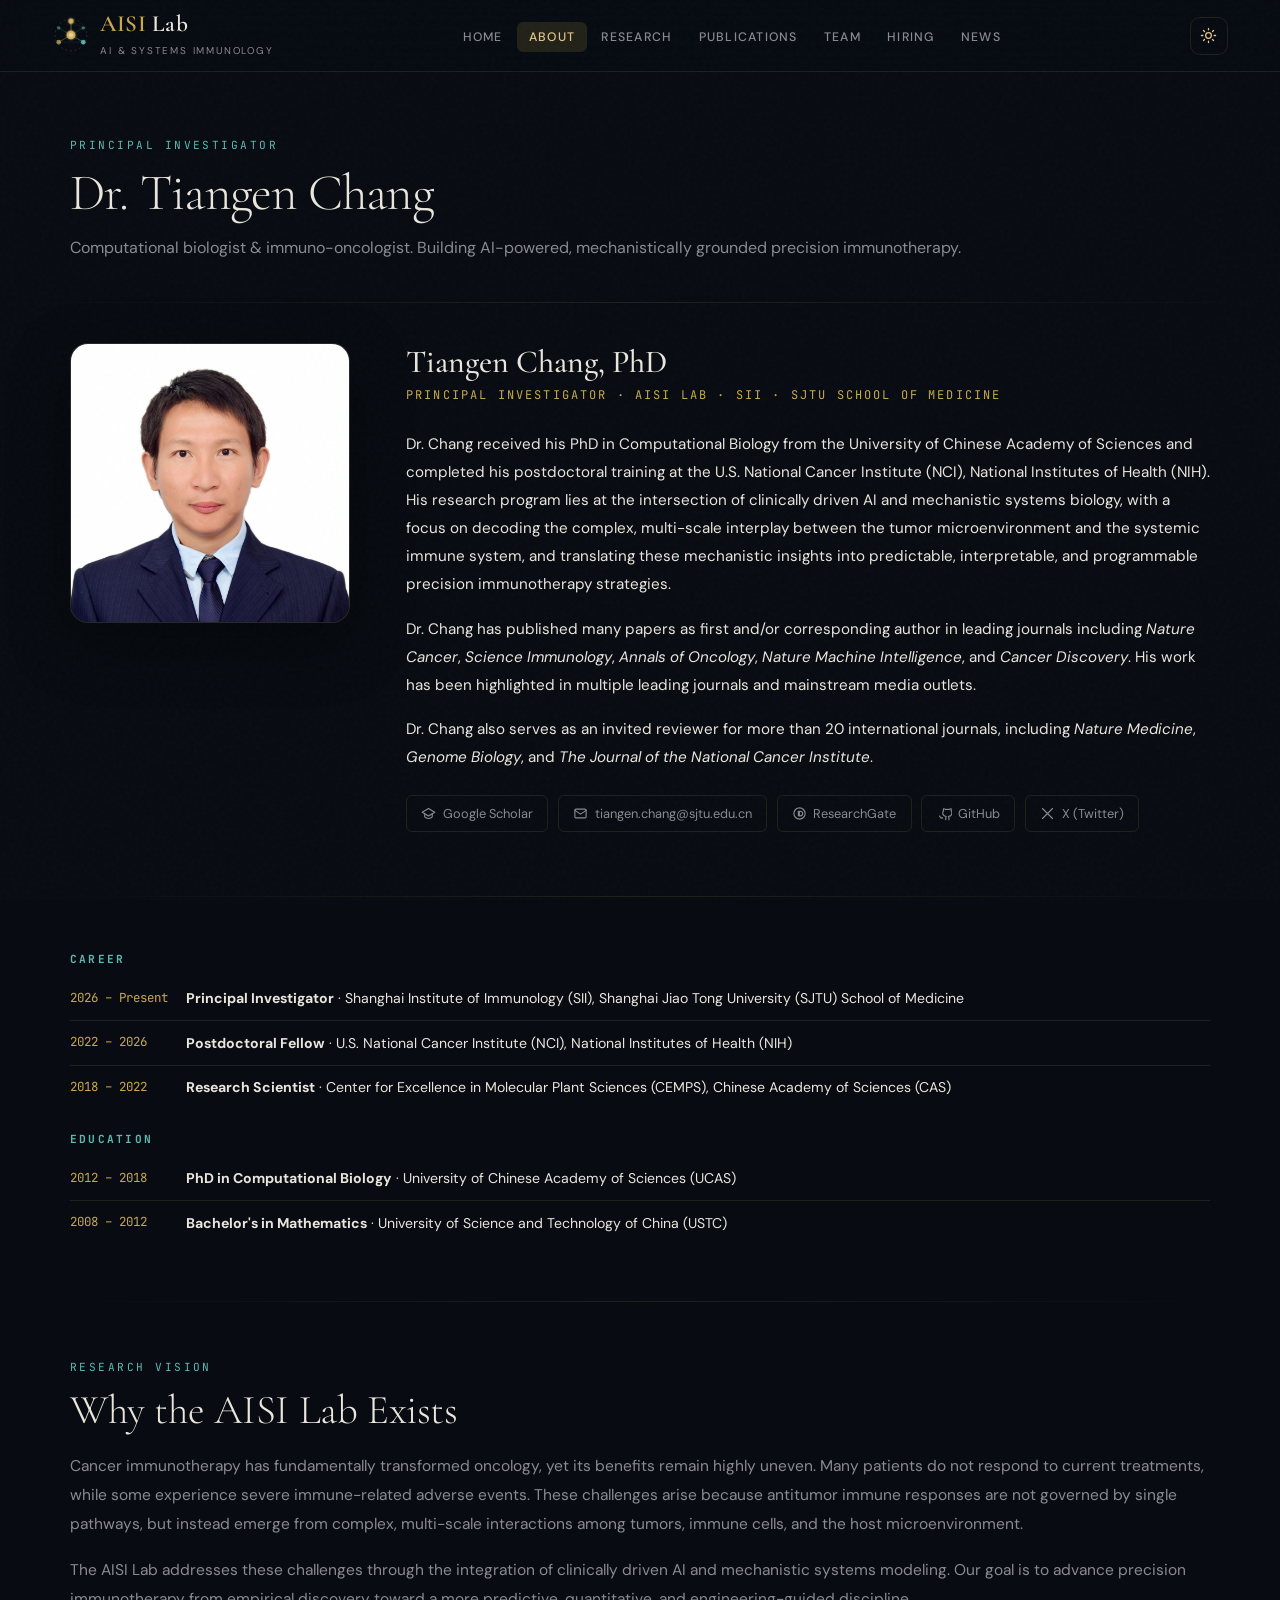
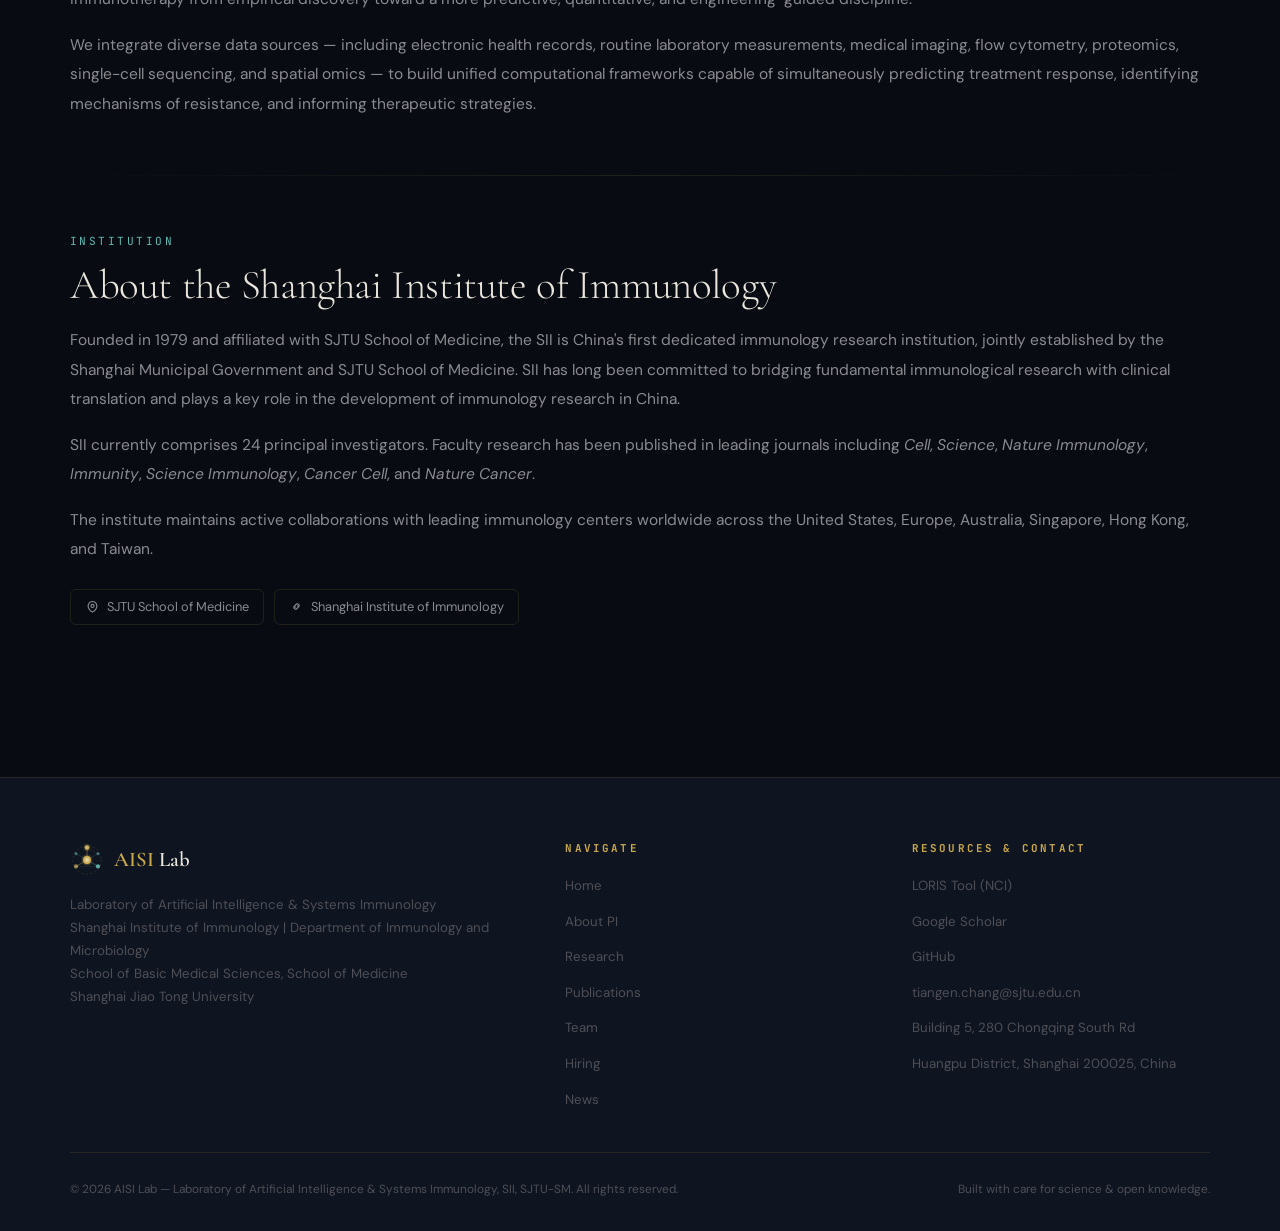
==== about.html @ e5472bda "v1" ====
<!DOCTYPE html>
<html lang="en" data-theme="dark">
<head>
  <meta charset="utf-8"/>
  <meta name="viewport" content="width=device-width, initial-scale=1.0"/>
  <title>About — AISI Lab</title>
  <meta name="description" content="About Dr. Tiangen Chang, Principal Investigator of the Laboratory of Artificial Intelligence &amp; Systems Immunology (AISI Lab), Shanghai Institute of Immunology, SJTU School of Medicine."/>
  <link rel="icon" href="images/logos/logo-mark.svg" type="image/svg+xml"/>
  <link rel="stylesheet" href="css/style.css"/>
</head>
<body>

<!-- nav injected by components.js -->

<section class="page-hero">
  <div class="section-inner">
    <span class="section-label reveal">Principal Investigator</span>
    <h1 class="page-title reveal">Dr. Tiangen Chang</h1>
    <p class="page-subtitle reveal">Computational biologist &amp; immuno-oncologist. Building AI-powered, mechanistically grounded precision immunotherapy.</p>
  </div>
</section>

<section id="about" style="padding-top: 2.5rem;">
  <div class="section-inner">

    <!-- PI Block -->
    <div class="about-layout reveal">
      <div class="about-photo-wrap">
        <div class="about-photo-frame">
          <img src="images/photos/Tiangen.jpeg" alt="Dr. Tiangen Chang, Principal Investigator">
        </div>
      </div>

      <div class="about-text">
        <h2>Tiangen Chang, PhD</h2>
        <div class="pi-title">Principal Investigator · AISI Lab · SII · SJTU School of Medicine</div>

        <p>
          Dr. Chang received his PhD in Computational Biology from the University of Chinese Academy of Sciences and completed his postdoctoral training at the U.S. National Cancer Institute (NCI), National Institutes of Health (NIH). His research program lies at the intersection of clinically driven AI and mechanistic systems biology, with a focus on decoding the complex, multi-scale interplay between the tumor microenvironment and the systemic immune system, and translating these mechanistic insights into predictable, interpretable, and programmable precision immunotherapy strategies.
        </p>

        <p>
          Dr. Chang has published many papers as first and/or corresponding author in leading journals including <em>Nature Cancer</em>, <em>Science Immunology</em>, <em>Annals of Oncology</em>, <em>Nature Machine Intelligence</em>, and <em>Cancer Discovery</em>. His work has been highlighted in multiple leading journals and mainstream media outlets.
        </p>

        <p>
          Dr. Chang also serves as an invited reviewer for more than 20 international journals, including <em>Nature Medicine</em>, <em>Genome Biology</em>, and <em>The Journal of the National Cancer Institute</em>.
        </p>

        <div class="about-links">
          <a class="about-link" href="https://scholar.google.com/citations?user=9PM5gWIAAAAJ&hl=en" target="_blank" rel="noopener">
            <svg viewBox="0 0 24 24" fill="none" stroke="currentColor" stroke-width="1.8" stroke-linecap="round" stroke-linejoin="round" width="15" height="15" aria-hidden="true"><path d="M22 10L12 4 2 10l10 6 10-6Z"/><path d="M6 12v5c0 1 3 3 6 3s6-2 6-3v-5"/></svg>
            Google Scholar
          </a>
          <a class="about-link" href="mailto:tiangen.chang@sjtu.edu.cn">
            <svg viewBox="0 0 24 24" fill="none" stroke="currentColor" stroke-width="1.8" stroke-linecap="round" stroke-linejoin="round" width="15" height="15" aria-hidden="true"><rect x="3" y="5" width="18" height="14" rx="2"/><path d="M3 7l9 6 9-6"/></svg>
            tiangen.chang@sjtu.edu.cn
          </a>
          <a class="about-link" href="https://www.researchgate.net/profile/Tiangen-Chang" target="_blank" rel="noopener">
            <svg viewBox="0 0 24 24" fill="none" stroke="currentColor" stroke-width="1.8" stroke-linecap="round" stroke-linejoin="round" width="15" height="15" aria-hidden="true"><circle cx="12" cy="12" r="9"/><path d="M10.2 8.3v7.4"/><path d="M13 15.7c2.5 0 4-1.6 4-3.7S15.5 8.3 13 8.3h-1.2v7.4H13Z"/></svg>
            ResearchGate
          </a>
          <a class="about-link" href="https://github.com/rootchang" target="_blank" rel="noopener">
            <svg viewBox="0 0 24 24" fill="none" stroke="currentColor" stroke-width="1.8" stroke-linecap="round" stroke-linejoin="round" width="15" height="15" aria-hidden="true"><path d="M9 19c-4 1.5-4-2.5-5-3m10 6v-3.2c0-.9.3-1.6.8-2-2.7-.3-5.6-1.3-5.6-5.9 0-1.3.5-2.4 1.2-3.2-.1-.3-.5-1.6.1-3.2 0 0 1-.3 3.3 1.2.9-.3 1.8-.4 2.7-.4.9 0 1.8.1 2.7.4 2.3-1.5 3.3-1.2 3.3-1.2.6 1.6.2 2.9.1 3.2.8.8 1.2 1.9 1.2 3.2 0 4.6-2.9 5.6-5.6 5.9.5.4.9 1.2.9 2.4V22"/></svg>
            GitHub
          </a>
          <a class="about-link" href="https://x.com/TiangenC" target="_blank" rel="noopener">
            <svg viewBox="0 0 24 24" fill="none" stroke="currentColor" stroke-width="1.8" stroke-linecap="round" stroke-linejoin="round" width="15" height="15" aria-hidden="true"><path d="M4 4l16 16M20 4L4 20"/></svg>
            X (Twitter)
          </a>
        </div>
      </div>
    </div>

    <hr class="section-divider reveal"/>

    <!-- Career & Education -->
    <div class="reveal" style="max-width:none;">
      <div class="timeline">
        <div class="timeline-group">
          <h4>Career</h4>
          <div class="timeline-item">
            <span class="t-year">2026 – Present</span>
            <div class="t-body"><strong>Principal Investigator</strong> · Shanghai Institute of Immunology (SII), Shanghai Jiao Tong University (SJTU) School of Medicine</div>
          </div>
          <div class="timeline-item">
            <span class="t-year">2022 – 2026</span>
            <div class="t-body"><strong>Postdoctoral Fellow</strong> · U.S. National Cancer Institute (NCI), National Institutes of Health (NIH)</div>
          </div>
          <div class="timeline-item">
            <span class="t-year">2018 – 2022</span>
            <div class="t-body"><strong>Research Scientist</strong> · Center for Excellence in Molecular Plant Sciences (CEMPS), Chinese Academy of Sciences (CAS)</div>
          </div>
        </div>

        <div class="timeline-group">
          <h4>Education</h4>
          <div class="timeline-item">
            <span class="t-year">2012 – 2018</span>
            <div class="t-body"><strong>PhD in Computational Biology</strong> · University of Chinese Academy of Sciences (UCAS)</div>
          </div>
          <div class="timeline-item">
            <span class="t-year">2008 – 2012</span>
            <div class="t-body"><strong>Bachelor's in Mathematics</strong> · University of Science and Technology of China (USTC)</div>
          </div>
        </div>
      </div>
    </div>

    <hr class="section-divider reveal"/>

    <!-- Research Vision -->
    <div class="reveal" style="max-width:none;">
      <span class="section-label">Research Vision</span>
      <h2 class="section-title">Why the AISI Lab Exists</h2>
      <p style="font-size:.97rem; color:var(--color-text-muted); line-height:1.9; margin-bottom:1rem;">
        Cancer immunotherapy has fundamentally transformed oncology, yet its benefits remain highly uneven. Many patients do not respond to current treatments, while some experience severe immune-related adverse events. These challenges arise because antitumor immune responses are not governed by single pathways, but instead emerge from complex, multi-scale interactions among tumors, immune cells, and the host microenvironment.
      </p>
      <p style="font-size:.97rem; color:var(--color-text-muted); line-height:1.9; margin-bottom:1rem;">
        The AISI Lab addresses these challenges through the integration of clinically driven AI and mechanistic systems modeling. Our goal is to advance precision immunotherapy from empirical discovery toward a more predictive, quantitative, and engineering-guided discipline.
      </p>
      <p style="font-size:.97rem; color:var(--color-text-muted); line-height:1.9;">
        We integrate diverse data sources — including electronic health records, routine laboratory measurements, medical imaging, flow cytometry, proteomics, single-cell sequencing, and spatial omics — to build unified computational frameworks capable of simultaneously predicting treatment response, identifying mechanisms of resistance, and informing therapeutic strategies.
      </p>
    </div>

    <hr class="section-divider reveal"/>

    <!-- About AISI Lab / SII -->
    <div class="reveal">
      <span class="section-label">Institution</span>
      <h2 class="section-title">About the Shanghai Institute of Immunology</h2>
      <div style="max-width:none;">
        <p style="font-size:.97rem; color:var(--color-text-muted); line-height:1.9; margin-bottom:1rem;">
          Founded in 1979 and affiliated with SJTU School of Medicine, the SII is China's first dedicated immunology research institution, jointly established by the Shanghai Municipal Government and SJTU School of Medicine. SII has long been committed to bridging fundamental immunological research with clinical translation and plays a key role in the development of immunology research in China.
        </p>
        <p style="font-size:.97rem; color:var(--color-text-muted); line-height:1.9; margin-bottom:1rem;">
          SII currently comprises 24 principal investigators. Faculty research has been published in leading journals including <em>Cell</em>, <em>Science</em>, <em>Nature Immunology</em>, <em>Immunity</em>, <em>Science Immunology</em>, <em>Cancer Cell</em>, and <em>Nature Cancer</em>.
        </p>
        <p style="font-size:.97rem; color:var(--color-text-muted); line-height:1.9;">
          The institute maintains active collaborations with leading immunology centers worldwide across the United States, Europe, Australia, Singapore, Hong Kong, and Taiwan.
        </p>
      </div>

      <div class="about-links" style="margin-top:1.5rem;">
        <a class="about-link" href="https://www.shsmu.edu.cn/english/" target="_blank" rel="noopener">
          <svg viewBox="0 0 24 24" fill="none" stroke="currentColor" stroke-width="1.8" stroke-linecap="round" stroke-linejoin="round" width="15" height="15"><path d="M12 21s7-4.4 7-10a7 7 0 0 0-14 0c0 5.6 7 10 7 10Z"/><circle cx="12" cy="11" r="2.5"/></svg>
          SJTU School of Medicine
        </a>
        <a class="about-link" href="https://www.shsmu.edu.cn/sii/English.htm" target="_blank" rel="noopener">
          <svg viewBox="0 0 24 24" fill="none" stroke="currentColor" stroke-width="1.8" stroke-linecap="round" stroke-linejoin="round" width="15" height="15"><path d="M10 14a3 3 0 0 1 0-4l2-2a3 3 0 0 1 4 4l-.7.7"/><path d="M14 10a3 3 0 0 1 0 4l-2 2a3 3 0 0 1-4-4l.7-.7"/></svg>
          Shanghai Institute of Immunology
        </a>
      </div>
    </div>

  </div>
</section>

<!-- footer injected by components.js -->
<script src="js/components.js"></script>
<script src="js/main.js"></script>
</body>
</html>
---- css/style.css ----
/* ============================================================
   AISI Lab — Artificial Intelligence & Systems Immunology
   Master Stylesheet  v2.0
   ============================================================ */

@import url('https://fonts.googleapis.com/css2?family=Cormorant+Garamond:ital,wght@0,300;0,400;0,500;0,600;0,700;1,300;1,400;1,500&family=DM+Sans:ital,opsz,wght@0,9..40,300;0,9..40,400;0,9..40,500;0,9..40,600;1,9..40,400&family=JetBrains+Mono:wght@400;500&display=swap');

/* ── CSS Variables (dark theme defaults) ────────────────────── */
:root {
  --color-bg:            #080c12;
  --color-bg-card:       #0f1520;
  --color-bg-card-hover: #141d2e;
  --color-surface:       #0d1219;
  --color-border:        rgba(201,168,76,0.13);
  --color-border-glow:   rgba(201,168,76,0.32);
  --color-shadow:        rgba(0,0,0,0.45);

  --color-gold:          #c9a84c;
  --color-gold-light:    #e2c78a;
  --color-gold-dim:      rgba(201,168,76,0.14);
  --color-teal:          #5fb8b0;
  --color-teal-dim:      rgba(95,184,176,0.12);
  --color-rose:          #d4707a;

  --color-text:          #eae6dd;
  --color-text-muted:    #8a8a90;
  --color-text-dim:      #4e4e56;

  --font-display:  'Cormorant Garamond', Georgia, serif;
  --font-body:     'DM Sans', system-ui, sans-serif;
  --font-mono:     'JetBrains Mono', monospace;

  --nav-h:         72px;
  --radius:        12px;
  --radius-sm:     7px;
  --radius-lg:     20px;
  --transition:    .32s cubic-bezier(.4,0,.2,1);

  /* semantic */
  --card-bg: var(--color-bg-card);
  --card-border: var(--color-border);
}

/* ── Light theme overrides ──────────────────────────────────── */
html[data-theme="light"] {
  --color-bg:            #f5f3ee;
  --color-bg-card:       #ffffff;
  --color-bg-card-hover: #f9f7f2;
  --color-surface:       #ede9e0;
  --color-border:        rgba(17,24,33,0.10);
  --color-border-glow:   rgba(201,168,76,0.30);
  --color-shadow:        rgba(10,14,20,0.08);

  --color-gold-dim:      rgba(201,168,76,0.10);
  --color-teal-dim:      rgba(95,184,176,0.10);

  --color-text:          #111821;
  --color-text-muted:    #5a5a62;
  --color-text-dim:      rgba(17,24,33,0.45);
}

/* ── Reset & Base ───────────────────────────────────────────── */
*, *::before, *::after { box-sizing: border-box; margin: 0; padding: 0; }

html { scroll-behavior: smooth; font-size: 16px; }

body {
  background: var(--color-bg);
  color: var(--color-text);
  font-family: var(--font-body);
  font-weight: 400;
  line-height: 1.72;
  -webkit-font-smoothing: antialiased;
  overflow-x: hidden;
  transition: background var(--transition), color var(--transition);
}

a {
  color: var(--color-gold-light);
  text-decoration: none;
  transition: color var(--transition);
}
a:hover { color: #fff; }
html[data-theme="light"] a:hover { color: var(--color-gold); }

img { max-width: 100%; display: block; }

h1, h2, h3, h4, h5, h6 { line-height: 1.2; color: var(--color-text); }

/* ── Atmospheric grain overlay ──────────────────────────────── */
body::after {
  content: '';
  position: fixed; inset: 0;
  pointer-events: none; z-index: 9999;
  opacity: .022;
  background-image: url("data:image/svg+xml,%3Csvg viewBox='0 0 256 256' xmlns='http://www.w3.org/2000/svg'%3E%3Cfilter id='n'%3E%3CfeTurbulence type='fractalNoise' baseFrequency='0.9' numOctaves='4' stitchTiles='stitch'/%3E%3C/filter%3E%3Crect width='100%25' height='100%25' filter='url(%23n)' opacity='1'/%3E%3C/svg%3E");
}

/* ============================================================
   NAVIGATION
   ============================================================ */
nav {
  position: fixed; top: 0; left: 0; width: 100%;
  z-index: 1000;
  height: var(--nav-h);
  background: rgba(8,12,18,0.84);
  backdrop-filter: blur(18px) saturate(1.5);
  -webkit-backdrop-filter: blur(18px) saturate(1.5);
  border-bottom: 1px solid var(--color-border);
  transition: height var(--transition), background var(--transition);
}
html[data-theme="light"] nav {
  background: rgba(245,243,238,0.88);
}
nav.scrolled {
  height: 60px;
  background: rgba(8,12,18,0.95);
}
html[data-theme="light"] nav.scrolled {
  background: rgba(245,243,238,0.97);
}

.nav-inner {
  max-width: 1240px; margin: 0 auto;
  height: 100%; padding: 0 2rem;
  display: flex; align-items: center;
  justify-content: space-between; gap: 1.5rem;
}

.nav-logo {
  display: flex; align-items: center; gap: .65rem;
  text-decoration: none; flex-shrink: 0;
}
.nav-logo .logo-mark { width: 38px; height: 38px; }
.nav-logo .logo-text {
  font-family: var(--font-display);
  font-size: 1.45rem; font-weight: 600;
  color: var(--color-text); letter-spacing: .02em; line-height: 1;
}
.nav-logo .logo-text em { font-style: normal; color: var(--color-gold); }
.nav-logo .logo-sub {
  font-family: var(--font-body);
  font-size: .62rem; font-weight: 400;
  color: var(--color-text-muted);
  letter-spacing: .18em; text-transform: uppercase;
  display: block; margin-top: 3px;
}

.nav-links {
  display: flex; align-items: center;
  gap: .15rem; list-style: none;
}
.nav-links a {
  font-size: .77rem; font-weight: 500;
  color: var(--color-text-muted);
  letter-spacing: .10em; text-transform: uppercase;
  padding: .45rem .75rem; border-radius: 6px;
  position: relative; transition: color var(--transition), background var(--transition);
}
.nav-links a:hover {
  color: var(--color-text);
  background: rgba(201,168,76,0.07);
}
.nav-links a.active {
  color: var(--color-gold-light);
  background: var(--color-gold-dim);
}
html[data-theme="light"] .nav-links a:hover { background: rgba(201,168,76,0.10); }
html[data-theme="light"] .nav-links a.active { color: var(--color-gold); }

/* Theme toggle */
.theme-toggle {
  width: 38px; height: 38px; border-radius: 10px;
  border: 1px solid var(--color-border);
  background: transparent; flex-shrink: 0;
  display: grid; place-items: center;
  cursor: pointer; color: var(--color-gold-light);
  transition: border-color var(--transition), background var(--transition), transform .15s;
}
.theme-toggle:hover { border-color: var(--color-border-glow); background: var(--color-gold-dim); transform: translateY(-1px); }
.theme-toggle svg { width: 17px; height: 17px; stroke: currentColor; fill: none; stroke-width: 1.8; stroke-linecap: round; stroke-linejoin: round; }
.theme-toggle .icon-moon { display: none; }
html[data-theme="light"] .theme-toggle { color: #111821; }
html[data-theme="light"] .theme-toggle .icon-sun { display: none; }
html[data-theme="light"] .theme-toggle .icon-moon { display: block; }

/* Hamburger */
.hamburger { display: none; flex-direction: column; gap: 5px; cursor: pointer; padding: .5rem; margin-left: .5rem; }
.hamburger span { width: 22px; height: 2px; background: var(--color-gold); border-radius: 2px; transition: var(--transition); }

/* ============================================================
   SECTIONS & LAYOUT
   ============================================================ */
section {
  padding: 5.5rem 2rem;
}
.section-inner {
  max-width: 1140px; margin: 0 auto;
}
.section-label {
  font-family: var(--font-mono);
  font-size: .7rem; letter-spacing: .22em;
  text-transform: uppercase; color: var(--color-teal);
  display: block; margin-bottom: .6rem;
}
.section-title {
  font-family: var(--font-display);
  font-size: clamp(2rem, 3.2vw, 2.8rem);
  font-weight: 300; letter-spacing: -.01em;
  color: var(--color-text); margin-bottom: 1rem;
}
.section-title strong { font-weight: 600; }

/* ── Reveal animations ──────────────────────────────────────── */
.reveal {
  opacity: 0; transform: translateY(26px);
  transition: opacity .7s cubic-bezier(.4,0,.2,1), transform .7s cubic-bezier(.4,0,.2,1);
}
.reveal.visible { opacity: 1; transform: none; }

.reveal-group > * {
  opacity: 0; transform: translateY(20px);
  transition: opacity .6s cubic-bezier(.4,0,.2,1), transform .6s cubic-bezier(.4,0,.2,1);
}
.reveal-group.visible > *:nth-child(1) { transition-delay: .05s; }
.reveal-group.visible > *:nth-child(2) { transition-delay: .13s; }
.reveal-group.visible > *:nth-child(3) { transition-delay: .21s; }
.reveal-group.visible > *:nth-child(4) { transition-delay: .29s; }
.reveal-group.visible > *:nth-child(5) { transition-delay: .37s; }
.reveal-group.visible > *:nth-child(6) { transition-delay: .45s; }
.reveal-group.visible > * { opacity: 1; transform: none; }

@keyframes fadeUp {
  from { opacity: 0; transform: translateY(24px); }
  to   { opacity: 1; transform: none; }
}
@keyframes fadeIn {
  from { opacity: 0; } to { opacity: 1; }
}

/* ============================================================
   BUTTONS
   ============================================================ */
.btn {
  display: inline-flex; align-items: center; gap: .45rem;
  padding: .72rem 1.65rem; border-radius: var(--radius-sm);
  font-family: var(--font-body); font-size: .82rem; font-weight: 500;
  letter-spacing: .04em; cursor: pointer; transition: all var(--transition);
  border: none; text-decoration: none; white-space: nowrap;
}

.btn-primary {
  background: linear-gradient(135deg, #c9a84c, #e6c96a);
  color: #0a0c10;
  font-weight: 600;
  letter-spacing: 0.02em;

  border-radius: 999px;
  padding: 0.7rem 1.4rem;

  box-shadow: 
    0 6px 28px rgba(201,168,76,0.35),
    0 0 0 rgba(201,168,76,0.0);

  position: relative;
  overflow: hidden;

  transition: all 0.25s ease;
}

/* subtle glowing pulse (very important, not flashy) */
.btn-primary.btn-hiring {
  animation: pulseGlow 3.5s ease-in-out infinite;
}

/* hover interaction */
.btn-primary:hover {
  transform: translateY(-2px) scale(1.02);
  box-shadow: 
    0 10px 36px rgba(201,168,76,0.45),
    0 0 12px rgba(201,168,76,0.25);
}

/* click feel */
.btn-primary:active {
  transform: translateY(0px) scale(0.98);
}

/* shimmer sweep (very subtle premium effect) */
.btn-primary::after {
  content: "";
  position: absolute;
  top: 0;
  left: -120%;
  width: 120%;
  height: 100%;
  background: linear-gradient(
    120deg,
    transparent,
    rgba(255,255,255,0.25),
    transparent
  );
  transition: all 0.6s ease;
}

.btn-primary:hover::after {
  left: 120%;
}

/* pulse animation */
@keyframes pulseGlow {
  0% {
    box-shadow: 0 6px 28px rgba(201,168,76,0.30);
  }
  50% {
    box-shadow: 0 10px 36px rgba(201,168,76,0.55);
  }
  100% {
    box-shadow: 0 6px 28px rgba(201,168,76,0.30);
  }
}

.btn-primary:hover { background: var(--color-gold-light); color: #0a0c10; transform: translateY(-2px); box-shadow: 0 8px 32px rgba(201,168,76,0.35); }
.btn-outline {
  background: transparent; color: var(--color-text);
  border: 1px solid var(--color-border);
}
.btn-outline:hover { border-color: var(--color-border-glow); background: var(--color-gold-dim); color: var(--color-gold-light); transform: translateY(-2px); }
html[data-theme="light"] .btn-outline:hover { color: var(--color-gold); }
.btn-hiring {
  background: var(--color-teal); color: #081010;
  box-shadow: 0 4px 20px rgba(95,184,176,0.25);
}
.btn-hiring:hover { background: #7ecec8; color: #081010; transform: translateY(-2px); }

/* ============================================================
   HERO (index.html)
   ============================================================ */

.hero {
  position: relative;
  overflow: hidden;
  isolation: isolate;

  min-height: 100vh;
  min-height: 100svh;
  display: flex;
  align-items: center;
  justify-content: center;

  padding: 7rem 1.5rem 5rem;
  text-align: center;
}

/* Soft AI / systems-biology background */
.hero::before {
  content: "";
  position: absolute;
  inset: -12% -8%;
  z-index: 0;
  pointer-events: none;
  background:
    radial-gradient(circle at 14% 22%, rgba(95, 184, 176, 0.16), transparent 26%),
    radial-gradient(circle at 84% 16%, rgba(201, 168, 76, 0.14), transparent 24%),
    radial-gradient(circle at 52% 72%, rgba(128, 138, 255, 0.10), transparent 30%),
    radial-gradient(circle at 60% 40%, rgba(255, 255, 255, 0.05), transparent 18%);
  filter: blur(28px);
  opacity: 0.95;
}

.hero::after {
  content: "";
  position: absolute;
  inset: 0;
  z-index: 0;
  pointer-events: none;
  opacity: 0.24;
  background-image: radial-gradient(rgba(201, 168, 76, 0.16) 1px, transparent 1px);
  background-size: 24px 24px;
  mask-image: radial-gradient(ellipse 78% 68% at center, black 18%, transparent 82%);
  -webkit-mask-image: radial-gradient(ellipse 78% 68% at center, black 18%, transparent 82%);
}

/* Light mode tuning */
html[data-theme="light"] .hero::before {
  background:
    radial-gradient(circle at 14% 22%, rgba(95, 184, 176, 0.12), transparent 26%),
    radial-gradient(circle at 84% 16%, rgba(201, 168, 76, 0.11), transparent 24%),
    radial-gradient(circle at 52% 72%, rgba(128, 138, 255, 0.08), transparent 30%),
    radial-gradient(circle at 60% 40%, rgba(255, 255, 255, 0.52), transparent 18%);
  opacity: 0.88;
}

html[data-theme="light"] .hero::after {
  opacity: 0.18;
  background-image: radial-gradient(rgba(145, 115, 35, 0.14) 1px, transparent 1px);
}

.hero-content {
  position: relative;
  z-index: 1;
  max-width: 860px;
  margin: 0 auto;
}

.hero-badge {
  display: inline-flex;
  align-items: center;
  gap: 0.55rem;
  padding: 0.42rem 1.05rem;
  margin-bottom: 2rem;
  border-radius: 999px;

  font-size: 0.72rem;
  font-weight: 700;
  letter-spacing: 0.14em;
  text-transform: uppercase;

  border: 1px solid rgba(201, 168, 76, 0.22);
  background: rgba(201, 168, 76, 0.10);
  color: var(--color-gold-light);

  box-shadow:
    0 4px 18px rgba(201, 168, 76, 0.10),
    inset 0 1px 0 rgba(255, 255, 255, 0.04);

  backdrop-filter: blur(8px);
  -webkit-backdrop-filter: blur(8px);

  animation: fadeUp 0.8s 0.1s both;
}

html[data-theme="light"] .hero-badge {
  background: rgba(201, 168, 76, 0.16);
  border-color: rgba(160, 125, 35, 0.28);
  color: #6f5312;
  box-shadow:
    0 6px 20px rgba(201, 168, 76, 0.14),
    inset 0 1px 0 rgba(255, 255, 255, 0.55);
}

.hero-badge .dot {
  width: 6px;
  height: 6px;
  border-radius: 50%;
  flex: 0 0 auto;
  background: var(--color-teal);
  box-shadow: 0 0 10px rgba(95, 184, 176, 0.35);
  animation: pulseSoft 2s ease-in-out infinite;
}

@keyframes pulseSoft {
  0%, 100% {
    opacity: 1;
    transform: scale(1);
  }
  50% {
    opacity: 0.5;
    transform: scale(1.18);
  }
}

.hero h1 {
  margin: 0;
  font-family: var(--font-display);
  font-size: clamp(3rem, 6.5vw, 5rem);
  font-weight: 300;
  line-height: 1.08;
  letter-spacing: -0.015em;
  color: var(--color-text);
  animation: fadeUp 0.9s 0.28s both;
}

.hero h1 em {
  font-style: italic;
  font-weight: 400;
  color: var(--color-gold-light);
}

html[data-theme="light"] .hero h1 em {
  color: #9a7418;
}

.hero-desc {
  margin: 1.8rem auto 0;
  max-width: 620px;
  font-size: 1.05rem;
  line-height: 1.85;
  color: var(--color-text-muted);
  animation: fadeUp 0.9s 0.45s both;
}

.hero-ctas {
  display: flex;
  align-items: center;
  justify-content: center;
  flex-wrap: wrap;
  gap: 1rem;
  margin-top: 2.8rem;
  animation: fadeUp 0.9s 0.6s both;
}

/* Stats row on hero */
.hero-stats {
  margin-top: 4rem; padding-top: 2.5rem;
  border-top: 1px solid var(--color-border);
  display: flex; justify-content: center; gap: 4rem; flex-wrap: wrap;
  animation: fadeUp .9s .75s both;
}
.hero-stat { text-align: center; }
.hero-stat .stat-num {
  font-family: var(--font-display);
  font-size: 2.4rem; font-weight: 500;
  color: var(--color-gold-light); line-height: 1;
}
.hero-stat .stat-label {
  font-size: .73rem; color: var(--color-text-muted);
  letter-spacing: .12em; text-transform: uppercase; margin-top: .3rem;
}

/* ── Home sections ──────────────────────────────────────────── */
.highlight-strip {
  background: linear-gradient(135deg, var(--color-gold-dim), var(--color-teal-dim));
  border-top: 1px solid var(--color-border);
  border-bottom: 1px solid var(--color-border);
  padding: 1.8rem 2rem;
  overflow: hidden;
}
.strip-inner {
  max-width: 1140px; margin: 0 auto;
  display: flex; align-items: center; gap: 2rem; flex-wrap: wrap;
}
.strip-label {
  font-family: var(--font-mono);
  font-size: .68rem; letter-spacing: .22em;
  text-transform: uppercase; color: var(--color-teal);
  flex-shrink: 0;
}
.strip-items {
  display: flex; gap: 2.5rem; flex-wrap: wrap; align-items: center;
}
.strip-item {
  font-size: .82rem; color: var(--color-text-muted);
  display: flex; align-items: center; gap: .5rem;
}
.strip-item::before {
  content: ''; width: 4px; height: 4px; border-radius: 50%;
  background: var(--color-gold); flex-shrink: 0;
}

/* research cards on home */
.research-grid {
  display: grid;
  grid-template-columns: repeat(3, 1fr);
  gap: 1.4rem;
}
.research-card {
  background: var(--color-bg-card);
  border: 1px solid var(--color-border);
  border-radius: var(--radius-lg);
  padding: 2rem 1.8rem 1.8rem;
  transition: border-color var(--transition), background var(--transition), transform var(--transition), box-shadow var(--transition);
  cursor: default;
}
.research-card:hover {
  border-color: var(--color-border-glow);
  background: var(--color-bg-card-hover);
  transform: translateY(-4px);
  box-shadow: 0 20px 48px var(--color-shadow);
}
.research-num {
  font-family: var(--font-mono); font-size: .68rem;
  color: var(--color-teal); letter-spacing: .2em;
  text-transform: uppercase; margin-bottom: 1rem; display: block;
}
.research-card h3 {
  font-family: var(--font-display); font-size: 1.3rem;
  font-weight: 500; margin-bottom: .75rem;
}
.research-card p {
  font-size: .88rem; color: var(--color-text-muted); line-height: 1.75;
}
.research-card .card-tag {
  display: inline-block; margin-top: 1rem;
  font-family: var(--font-mono); font-size: .68rem;
  color: var(--color-gold); letter-spacing: .12em;
  text-transform: uppercase; border: 1px solid var(--color-border);
  padding: .25rem .65rem; border-radius: 4px;
}

/* collab strip on home */
.collab-logos {
  display: flex; flex-wrap: wrap; gap: 1rem; align-items: center;
  margin-top: 2rem;
}
.collab-tag {
  font-size: .78rem; font-weight: 500;
  color: var(--color-text-muted);
  border: 1px solid var(--color-border);
  background: var(--color-gold-dim);
  padding: .35rem .85rem; border-radius: 4px;
  transition: border-color var(--transition), color var(--transition);
}
.collab-tag:hover { border-color: var(--color-border-glow); color: var(--color-gold-light); }
html[data-theme="light"] .collab-tag:hover { color: var(--color-gold); }

/* ============================================================
   PAGE HERO  (inner pages)
   ============================================================ */
.page-hero {
  padding: calc(var(--nav-h) + 4rem) 2rem 2.5rem;
  position: relative;
}
.page-hero::after {
  content: '';
  position: absolute; bottom: 0; left: 0; right: 0; height: 1px;
  background: linear-gradient(90deg, transparent, var(--color-border), transparent);
}
.page-title {
  font-family: var(--font-display);
  font-size: clamp(2.2rem, 4vw, 3.2rem);
  font-weight: 300; letter-spacing: -.015em;
  margin-bottom: .8rem; line-height: 1.1;
}
.page-subtitle {
  font-size: 1rem; color: var(--color-text-muted);
  max-width: none; line-height: 1.8;
}




.collab-layout {
  display: grid;
  grid-template-columns: 1fr 1fr;
  gap: 4rem;
  align-items: center;
}

.collab-logos {
  display: flex;
  flex-wrap: wrap;
  gap: 0.9rem;
  justify-content: flex-start;
  align-content: center;
}

.collab-tag {
  display: inline-flex;
  align-items: center;
  justify-content: center;
  padding: 0.72rem 1rem;
  border-radius: 999px;
  border: 1px solid var(--color-border);
  background: rgba(255,255,255,0.03);
  color: var(--color-text);
  text-decoration: none;
  font-size: 0.88rem;
  line-height: 1.4;
  transition: transform var(--transition), border-color var(--transition), box-shadow var(--transition), color var(--transition);
}

html[data-theme="light"] .collab-tag {
  background: rgba(0,0,0,0.025);
}

.collab-tag:hover {
  transform: translateY(-2px);
  border-color: var(--color-border-glow);
  box-shadow: 0 10px 24px var(--color-shadow);
  color: var(--color-gold-light);
}

html[data-theme="light"] .collab-tag:hover {
  color: var(--color-gold);
}

@media (max-width: 900px) {
  .collab-layout {
    grid-template-columns: 1fr;
    gap: 2rem;
  }
}

/* ============================================================
   ABOUT PAGE
   ============================================================ */
.about-layout {
  display: grid;
  grid-template-columns: 280px 1fr;
  gap: 3.5rem; align-items: start;
  margin-bottom: 4rem;
}
.about-photo-wrap { position: relative; }
.about-photo-frame {
  border-radius: 18px; overflow: hidden;
  border: 1px solid var(--color-border);
  background: var(--color-bg-card);
  box-shadow: 0 20px 60px var(--color-shadow);
  aspect-ratio: 1;
}
.about-photo-frame img { width: 100%; height: 100%; object-fit: cover; display: block; }

.about-text h2 {
  font-family: var(--font-display);
  font-size: 2rem; font-weight: 500; margin-bottom: .25rem;
}
.pi-title {
  font-family: var(--font-mono); font-size: .75rem;
  color: var(--color-gold); letter-spacing: .18em;
  text-transform: uppercase; margin-bottom: 1.5rem;
}
.about-text p {
  font-size: .95rem; color: var(--color-text);
  margin-bottom: 1rem; line-height: 1.85;
}
html[data-theme="light"] .about-text p { color: var(--color-text-muted); }

/* Career/Education timeline */
.timeline { margin: 1.8rem 0; }
.timeline-group { margin-bottom: 1.5rem; }
.timeline-group h4 {
  font-family: var(--font-mono); font-size: .7rem;
  letter-spacing: .2em; text-transform: uppercase;
  color: var(--color-teal); margin-bottom: .65rem;
}
.timeline-item {
  display: flex; gap: 1rem;
  padding: .6rem 0; border-bottom: 1px solid var(--color-border);
  font-size: .88rem;
}
.timeline-item:last-child { border-bottom: none; }
.t-year {
  font-family: var(--font-mono); font-size: .78rem;
  color: var(--color-gold); min-width: 100px; padding-top: .05em;
}
.t-body { color: var(--color-text); }
html[data-theme="light"] .t-body { color: var(--color-text-muted); }
.t-body strong { color: var(--color-text); }

.about-links { display: flex; flex-wrap: wrap; gap: .6rem; margin-top: 1.5rem; }
.about-link {
  display: inline-flex; align-items: center; gap: .4rem;
  font-size: .8rem; color: var(--color-text-muted);
  border: 1px solid var(--color-border);
  padding: .4rem .9rem; border-radius: 6px;
  transition: all var(--transition);
}
.about-link:hover {
  color: var(--color-gold-light); border-color: var(--color-border-glow);
  background: var(--color-gold-dim);
}
html[data-theme="light"] .about-link:hover { color: var(--color-gold); }
.about-link svg { flex-shrink: 0; }

/* divider */
.section-divider {
  border: none; height: 1px;
  background: linear-gradient(90deg, transparent, var(--color-border), transparent);
  margin: 3.5rem 0;
}

/* ============================================================
   RESEARCH PAGE
   ============================================================ */
.direction-row {
  display: block;
  padding: 2.2rem;
  border-radius: var(--radius-lg);
  background: linear-gradient(145deg, var(--color-bg-card), rgba(255,255,255,0));
  border: 1px solid var(--color-border);
  box-shadow: 0 10px 40px var(--color-shadow);
  margin-bottom: 1.5rem;
  transition: border-color var(--transition), transform var(--transition), box-shadow var(--transition);
}

.direction-row:hover {
  border-color: var(--color-border-glow);
  transform: translateY(-3px);
  box-shadow: 0 20px 56px var(--color-shadow);
}

.direction-content {
  max-width: 100%;
}

.direction-kicker {
  font-family: var(--font-mono);
  font-size: 0.7rem;
  letter-spacing: 0.2em;
  text-transform: uppercase;
  color: var(--color-teal);
  display: block;
  margin-bottom: 0.5rem;
}

.direction-row h3 {
  font-family: var(--font-display);
  font-size: 1.5rem;
  font-weight: 500;
  margin: 0 0 0.5rem;
}

.direction-sub {
  font-style: italic;
  color: var(--color-text-muted);
  margin: 0 0 0.9rem;
  font-size: 0.9rem;
}

.direction-row p {
  font-size: 0.9rem;
  color: var(--color-text);
  margin-bottom: 0.9rem;
  line-height: 1.8;
}

html[data-theme="light"] .direction-row p {
  color: var(--color-text-muted);
}

.direction-row ul {
  margin: 0 0 1rem;
  padding-left: 1.2rem;
  font-size: 0.88rem;
  color: var(--color-text);
}

html[data-theme="light"] .direction-row ul {
  color: var(--color-text-muted);
}

.direction-row ul li {
  margin-bottom: 0.3rem;
}

.mini-card {
  border: 1px solid var(--color-border);
  border-radius: var(--radius);
  padding: 1rem 1.2rem;
  background: rgba(255,255,255,0.02);
  font-size: 0.88rem;
}

html[data-theme="light"] .mini-card {
  background: rgba(0,0,0,0.02);
}

.mini-card ul {
  margin: 0.5rem 0 0;
  padding-left: 1.2rem;
  color: var(--color-text-muted);
}

.mini-card ul li {
  margin-bottom: 0.3rem;
}

.figure-card {
  margin: 1.6rem auto 1.35rem;
  padding: 0;
  border: none;
  background: transparent;
  box-shadow: none;
  text-align: center;
  overflow: visible;
}

.figure-card img {
  width: 100%;
  max-width: 920px;
  height: auto;
  display: block;
  margin: 0 auto;
  object-fit: contain;
  border-radius: 10px;
}

.figure-placeholder {
  width: 100%;
  min-height: 220px;
  display: flex;
  align-items: center;
  justify-content: center;
  color: var(--color-text-dim);
  font-size: 0.8rem;
  font-family: var(--font-mono);
}

.rep-work {
  margin-top: 1.1rem;
}

.rep-title {
  display: block;
  margin-bottom: 0.4rem;
  font-size: 0.82rem;
  color: var(--color-text-muted);
  letter-spacing: 0.08em;
  text-transform: uppercase;
  font-family: var(--font-mono);
}

.paper-list {
  margin: 0;
  padding-left: 1.2rem;
}

.paper-list li {
  font-size: 0.87rem;
  margin-bottom: 0.35rem;
}

.paper-list a {
  color: var(--color-text-muted);
  transition: color var(--transition);
}

.paper-list a:hover {
  color: var(--color-gold-light);
}

html[data-theme="light"] .paper-list a:hover {
  color: var(--color-gold);
}

@media (max-width: 900px) {
  .direction-row {
    padding: 1.4rem;
  }

  .direction-row h3 {
    font-size: 1.3rem;
  }

  .figure-card {
    padding: 0.5rem;
    margin: 1.25rem auto 1.1rem;
  }
}

/* ============================================================
   PUBLICATIONS PAGE
   ============================================================ */
.pub-filters {
  display: flex; gap: .5rem; flex-wrap: wrap; margin-bottom: 2rem;
}
.pub-filter-btn {
  font-size: .73rem; font-weight: 500; letter-spacing: .10em;
  text-transform: uppercase; color: var(--color-text-muted);
  border: 1px solid var(--color-border); background: transparent;
  padding: .4rem .9rem; border-radius: 5px; cursor: pointer;
  transition: all var(--transition);
}
.pub-filter-btn:hover { border-color: var(--color-border-glow); color: var(--color-text); }
.pub-filter-btn.active { background: var(--color-gold-dim); color: var(--color-gold-light); border-color: var(--color-gold); }
html[data-theme="light"] .pub-filter-btn.active { color: var(--color-gold); }

.pub-year-group { margin-bottom: 2.4rem; }
.pub-year-heading {
  font-family: var(--font-mono); font-size: .78rem;
  letter-spacing: .2em; text-transform: uppercase;
  color: var(--color-gold); margin-bottom: 1rem;
  padding-bottom: .5rem; border-bottom: 1px solid var(--color-border);
}

.pub-card {
  display: grid; grid-template-columns: 60px 1fr;
  gap: 1.2rem; padding: 1.2rem 1.4rem;
  border: 1px solid var(--color-border);
  border-radius: var(--radius); background: var(--color-bg-card);
  margin-bottom: .8rem;
  transition: border-color var(--transition), background var(--transition), transform var(--transition);
}
.pub-card:hover {
  border-color: var(--color-border-glow);
  background: var(--color-bg-card-hover);
  transform: translateX(4px);
}
.pub-num {
  font-family: var(--font-mono); font-size: .78rem;
  color: var(--color-text-dim); padding-top: .2em;
  text-align: right;
}
.pub-content h4 {
  font-family: var(--font-display); font-size: 1.05rem;
  font-weight: 500; margin-bottom: .35rem;
  line-height: 1.35;
}
.pub-authors {
  font-size: .82rem; color: var(--color-text-muted);
  margin-bottom: .3rem; line-height: 1.6;
}
.pub-authors strong { color: var(--color-text); }
.pub-journal {
  font-size: .82rem; color: var(--color-teal);
  font-style: italic; margin-bottom: .5rem;
}
.pub-links { display: flex; gap: .85rem; flex-wrap: wrap; }
.pub-links a {
  font-size: .75rem; font-family: var(--font-mono);
  color: var(--color-gold-light); letter-spacing: .06em;
  border-bottom: 1px solid rgba(201,168,76,.3);
  transition: color var(--transition), border-color var(--transition);
}
.pub-links a:hover { color: #fff; border-color: #fff; }
html[data-theme="light"] .pub-links a:hover { color: var(--color-gold); border-color: var(--color-gold); }
.pub-badge {
  display: inline-block; font-size: .67rem; font-family: var(--font-mono);
  letter-spacing: .1em; text-transform: uppercase;
  padding: .18rem .55rem; border-radius: 4px; margin-left: .5rem;
  vertical-align: middle;
}
.pub-badge-highlight { background: rgba(201,168,76,.15); color: var(--color-gold); border: 1px solid rgba(201,168,76,.3); }
.pub-badge-teal { background: rgba(95,184,176,.12); color: var(--color-teal); border: 1px solid rgba(95,184,176,.3); }

/* sub-note under pub (editorial, etc.) */
.pub-note {
  margin-top: .5rem; padding: .5rem .8rem;
  background: rgba(95,184,176,.06); border-left: 2px solid var(--color-teal);
  border-radius: 0 6px 6px 0; font-size: .8rem; color: var(--color-text-muted);
}
.pub-note a { font-size: .8rem; }

/* ============================================================
   TEAM PAGE
   ============================================================ */
.team-grid {
  display: grid; grid-template-columns: repeat(12,1fr); gap: 1.2rem;
}
.profile-card {
  grid-column: span 6;
  border: 1px solid var(--color-border);
  border-radius: var(--radius-lg);
  background: var(--color-bg-card);
  padding: 1.6rem;
  display: flex; gap: 1.4rem; align-items: flex-start;
  transition: border-color var(--transition), transform var(--transition), box-shadow var(--transition);
}
.profile-card:hover { border-color: var(--color-border-glow); transform: translateY(-3px); box-shadow: 0 16px 48px var(--color-shadow); }
.profile-card.pi-card { grid-column: span 12; background: linear-gradient(145deg, var(--color-bg-card), rgba(201,168,76,.04)); }

.profile-photo {
  width: 100px; height: 100px; flex-shrink: 0;
  border-radius: 14px; overflow: hidden;
  border: 1px solid var(--color-border);
  background: rgba(255,255,255,.03);
  display: grid; place-items: center;
}
.profile-card.pi-card .profile-photo { width: 130px; height: 130px; }
.profile-photo img { width: 100%; height: 100%; object-fit: cover; display: block; }
.initials {
  font-family: var(--font-mono); font-size: 1rem;
  color: var(--color-gold-light); opacity: .85;
}
.profile-meta { flex: 1; }
.profile-meta h3 { font-size: 1rem; margin-bottom: .18rem; }
.profile-meta .role { font-size: .78rem; color: var(--color-gold-light); margin-bottom: .6rem; display: block; }
html[data-theme="light"] .profile-meta .role { color: var(--color-gold); }
.profile-meta p { font-size: .85rem; color: var(--color-text-muted); margin-bottom: .65rem; line-height: 1.65; }
.profile-links { display: flex; flex-wrap: wrap; gap: .5rem .8rem; }
.profile-links a { font-size: .8rem; color: var(--color-text-muted); transition: color var(--transition); }
.profile-links a:hover { color: var(--color-gold-light); }
html[data-theme="light"] .profile-links a:hover { color: var(--color-gold); }

/* Open position cards - lighter style */
.profile-card.open { border-style: dashed; opacity: .75; }
.profile-card.open:hover { opacity: 1; }

/* ============================================================
   HIRING PAGE
   ============================================================ */
.hiring-grid { display: grid; grid-template-columns: 1fr 1fr; gap: 1.2rem; }
.hiring-block {
  border: 1px solid var(--color-border);
  border-radius: var(--radius-lg);
  background: var(--color-bg-card);
  padding: 1.8rem;
  transition: border-color var(--transition), transform var(--transition);
}
.hiring-block:hover { border-color: var(--color-border-glow); transform: translateY(-3px); }
.hiring-block.full-width { grid-column: span 2; }
.kicker {
  display: inline-flex; align-items: center; gap: .4rem;
  font-family: var(--font-mono); font-size: .7rem;
  letter-spacing: .2em; text-transform: uppercase;
  color: var(--color-gold); margin-bottom: .75rem;
}
.hiring-block h3 { font-family: var(--font-display); font-size: 1.25rem; font-weight: 500; margin-bottom: .8rem; }
.hiring-block ul {
  padding-left: 1.2rem; font-size: .88rem;
  color: var(--color-text-muted); margin-bottom: 1rem;
}
.hiring-block ul li { margin-bottom: .35rem; }
.hiring-block p { font-size: .88rem; color: var(--color-text-muted); line-height: 1.75; }

.apply-box {
  background: linear-gradient(135deg, var(--color-gold-dim), var(--color-teal-dim));
  border: 1px solid var(--color-border-glow);
  border-radius: var(--radius-lg); padding: 2.4rem;
  margin-top: 2rem; text-align: center;
}
.apply-box h3 { font-family: var(--font-display); font-size: 1.6rem; font-weight: 400; margin-bottom: .5rem; }
.apply-box p { color: var(--color-text-muted); font-size: .9rem; margin-bottom: 1.5rem; }
.apply-email {
  font-family: var(--font-mono); font-size: 1rem;
  color: var(--color-gold-light); display: block; margin-bottom: 1.5rem;
}
html[data-theme="light"] .apply-email { color: var(--color-gold); }

/* ============================================================
   NEWS PAGE
   ============================================================ */
.news-grid {
  display: grid;
  grid-template-columns: repeat(auto-fill, minmax(300px, 1fr));
  gap: 1.4rem; margin-top: 2rem;
}
.news-card {
  border: 1px solid var(--color-border);
  border-radius: var(--radius-lg);
  background: var(--color-bg-card); overflow: hidden;
  display: flex; flex-direction: column;
  transition: border-color var(--transition), transform var(--transition), box-shadow var(--transition);
}
.news-card:hover {
  border-color: var(--color-border-glow);
  transform: translateY(-4px); box-shadow: 0 20px 48px var(--color-shadow);
}
.news-img {
  height: 180px; overflow: hidden; background: var(--color-surface);
  display: flex; align-items: center; justify-content: center;
}
.news-img img { width: 100%; height: 100%; object-fit: cover; display: block; }
.news-body { padding: 1.4rem; flex: 1; display: flex; flex-direction: column; }
.news-date {
  font-family: var(--font-mono); font-size: .7rem;
  color: var(--color-text-dim); letter-spacing: .15em;
  text-transform: uppercase; margin-bottom: .5rem;
}
.news-card h4 { font-family: var(--font-display); font-size: 1.1rem; font-weight: 500; margin-bottom: .6rem; }
.news-card p { font-size: .87rem; color: var(--color-text-muted); line-height: 1.7; flex: 1; }
.news-tag {
  display: inline-block; margin-top: 1rem;
  font-family: var(--font-mono); font-size: .66rem;
  color: var(--color-teal); letter-spacing: .12em; text-transform: uppercase;
  border: 1px solid rgba(95,184,176,.3); padding: .2rem .55rem; border-radius: 4px;
}

/* ============================================================
   FOOTER
   ============================================================ */
footer {
  background: var(--color-bg-card);
  border-top: 1px solid var(--color-border);
  padding: 4rem 2rem 0;
  margin-top: 4rem;
}
.footer-inner {
  max-width: 1140px; margin: 0 auto;
  display: grid; grid-template-columns: 1.5fr 1fr 1fr;
  gap: 3rem;
}
.footer-logo-wrap { display: flex; align-items: center; gap: .6rem; margin-bottom: .9rem; }
.footer-logo-text { font-family: var(--font-display); font-size: 1.3rem; font-weight: 600; color: var(--color-text); }
.footer-logo-text em { font-style: normal; color: var(--color-gold); }
.footer-brand p { font-size: .83rem; color: var(--color-text-dim); line-height: 1.75; }
.footer-col h5 {
  font-family: var(--font-mono); font-size: .68rem;
  letter-spacing: .2em; text-transform: uppercase;
  color: var(--color-gold); margin-bottom: 1rem;
}
.footer-col ul { list-style: none; }
.footer-col ul li { margin-bottom: .5rem; }
.footer-col ul li a {
  font-size: .83rem; color: var(--color-text-dim);
  transition: color var(--transition);
}
.footer-col ul li a:hover { color: var(--color-gold-light); }
html[data-theme="light"] .footer-col ul li a:hover { color: var(--color-gold); }
.footer-bottom {
  max-width: 1140px; margin: 2rem auto 0;
  padding: 1.6rem 0 2rem;
  border-top: 1px solid var(--color-border);
  display: flex; justify-content: space-between;
  align-items: center; flex-wrap: wrap; gap: .5rem;
}
.footer-bottom p { font-size: .74rem; color: var(--color-text-dim); }

/* ============================================================
   UTILITIES
   ============================================================ */
.dot {
  display: inline-block; width: 7px; height: 7px;
  border-radius: 50%; background: var(--color-teal);
  animation: pulse 2.2s ease-in-out infinite;
}

.text-gold { color: var(--color-gold-light); }
html[data-theme="light"] .text-gold { color: var(--color-gold); }
.text-teal { color: var(--color-teal); }
.text-muted { color: var(--color-text-muted); }

.cta-row { display: flex; gap: 1rem; align-items: center; flex-wrap: wrap; margin-top: 2rem; }

/* inline code */
code {
  font-family: var(--font-mono); font-size: .85em;
  background: var(--color-gold-dim); color: var(--color-gold-light);
  padding: .1em .4em; border-radius: 4px;
}

/* ============================================================
   RESPONSIVE
   ============================================================ */
@media (max-width: 1024px) {
  .research-grid { grid-template-columns: 1fr 1fr; }
  .profile-card { grid-column: span 12; }
}
@media (max-width: 900px) {
  .about-layout { grid-template-columns: 1fr; }
  .about-photo-wrap { max-width: 260px; }
  .direction-row { grid-template-columns: 1fr; }
  .figure-card { display: none; }
  .footer-inner { grid-template-columns: 1fr 1fr; }
  .hiring-grid { grid-template-columns: 1fr; }
  .hiring-block.full-width { grid-column: span 1; }
}
@media (max-width: 700px) {
  .research-grid { grid-template-columns: 1fr; }
  .news-grid { grid-template-columns: 1fr; }
  .hero-stats { gap: 2rem; }
}
@media (max-width: 640px) {
  .nav-links { display: none; }
  .hamburger { display: flex; }
  .nav-links.open {
    display: flex; flex-direction: column;
    position: absolute; top: 100%; left: 0; right: 0;
    background: rgba(8,12,18,.97); padding: 1.5rem 1.5rem;
    gap: .2rem; border-top: 1px solid var(--color-border);
    border-bottom: 1px solid var(--color-border);
  }
  html[data-theme="light"] .nav-links.open { background: rgba(245,243,238,.97); }
  .nav-links.open a { padding: .75rem 1rem; border-radius: 8px; }
  section { padding: 4rem 1.4rem; }
  .footer-inner { grid-template-columns: 1fr; gap: 2rem; }
  .footer-bottom { flex-direction: column; text-align: center; }
  .pub-card { grid-template-columns: 1fr; }
  .pub-num { text-align: left; }
}
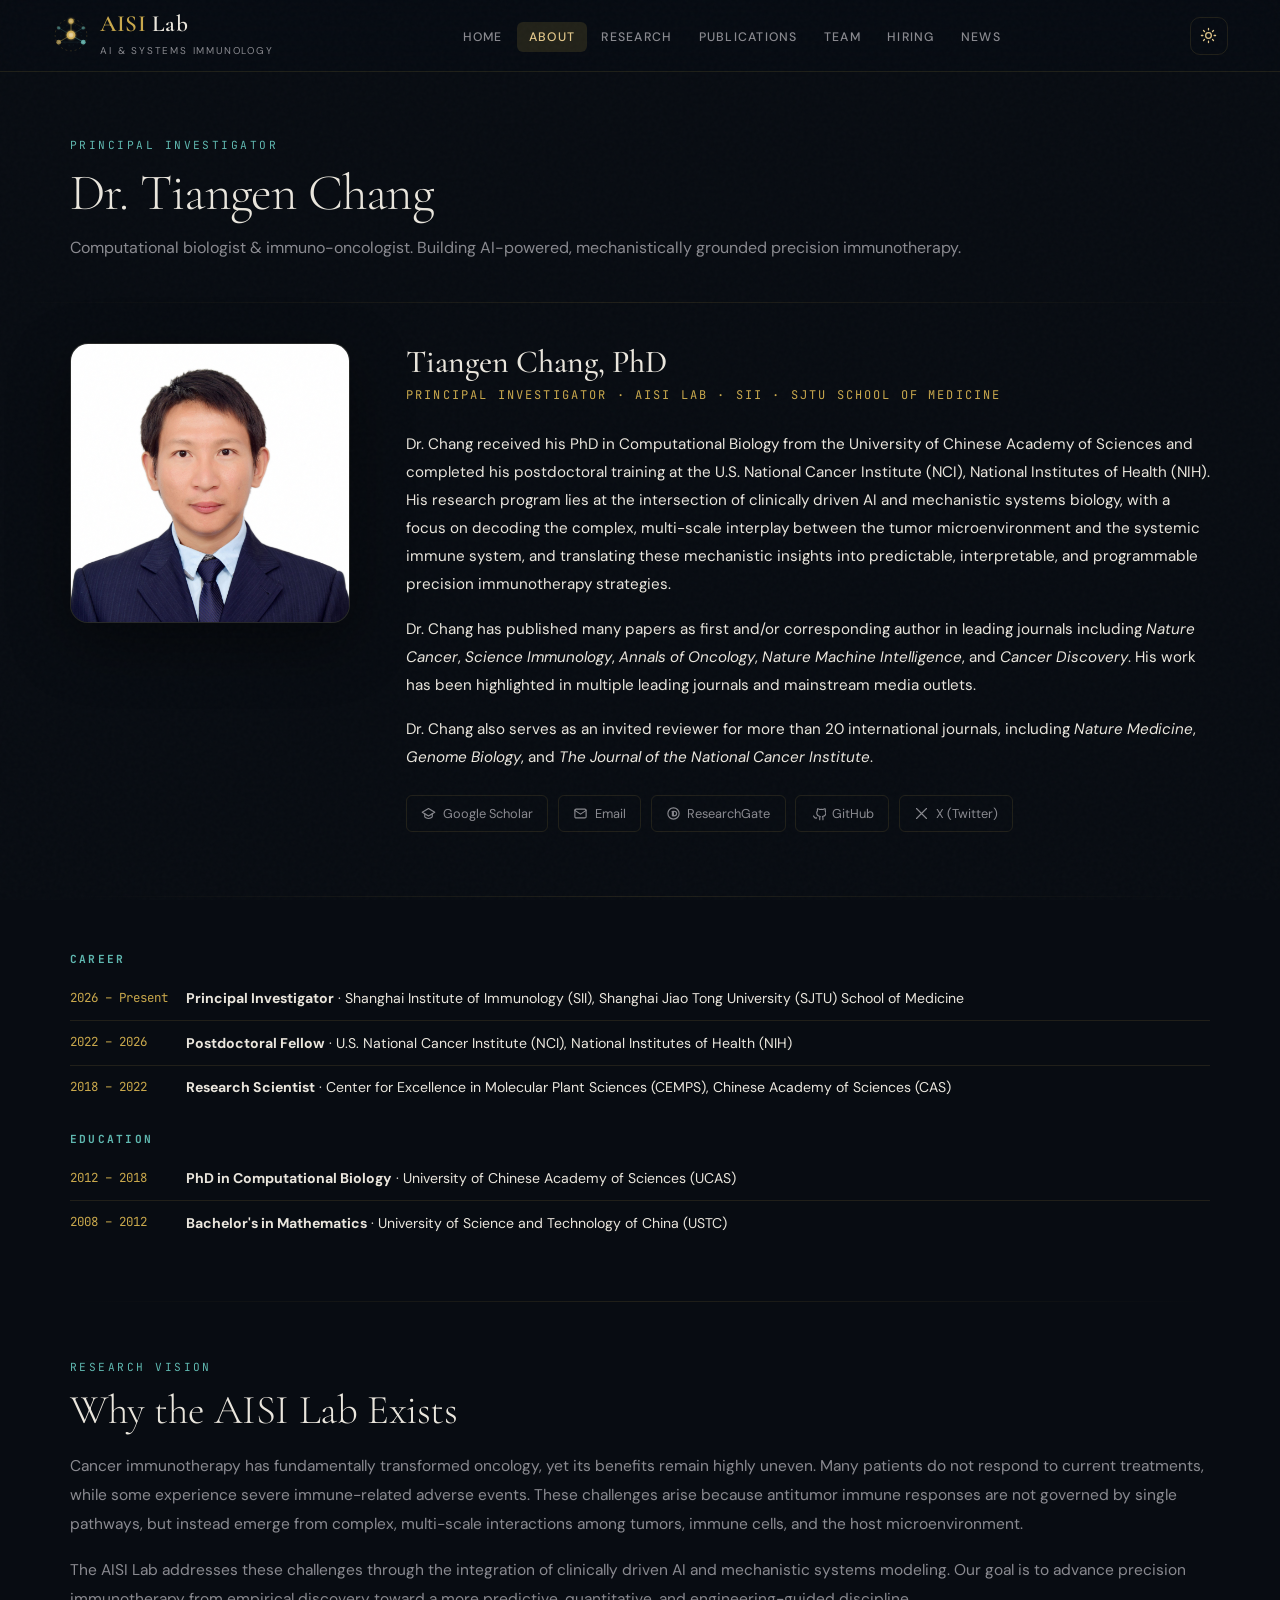
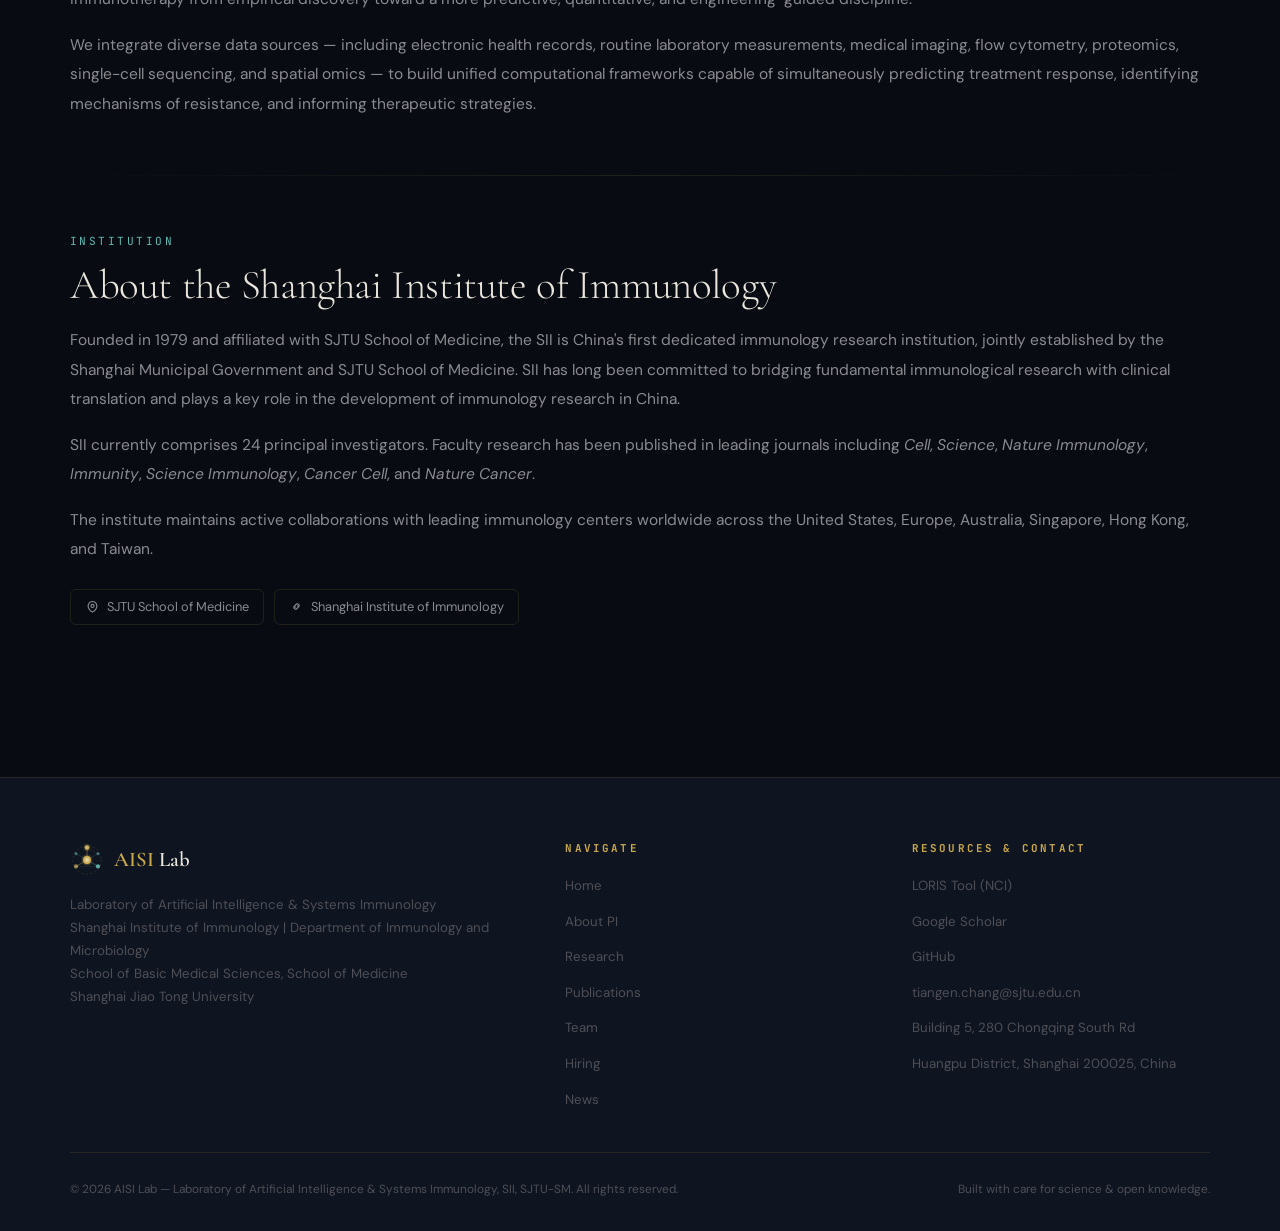
==== commit 3f11a73d: "20261001" ====
--- a/about.html
+++ b/about.html
@@ -54,7 +54,7 @@
           </a>
           <a class="about-link" href="mailto:tiangen.chang@sjtu.edu.cn">
             <svg viewBox="0 0 24 24" fill="none" stroke="currentColor" stroke-width="1.8" stroke-linecap="round" stroke-linejoin="round" width="15" height="15" aria-hidden="true"><rect x="3" y="5" width="18" height="14" rx="2"/><path d="M3 7l9 6 9-6"/></svg>
-            tiangen.chang@sjtu.edu.cn
+            Email
           </a>
           <a class="about-link" href="https://www.researchgate.net/profile/Tiangen-Chang" target="_blank" rel="noopener">
             <svg viewBox="0 0 24 24" fill="none" stroke="currentColor" stroke-width="1.8" stroke-linecap="round" stroke-linejoin="round" width="15" height="15" aria-hidden="true"><circle cx="12" cy="12" r="9"/><path d="M10.2 8.3v7.4"/><path d="M13 15.7c2.5 0 4-1.6 4-3.7S15.5 8.3 13 8.3h-1.2v7.4H13Z"/></svg>
--- a/css/style.css
+++ b/css/style.css
@@ -258,7 +258,7 @@
   border-radius: 999px;
   padding: 0.7rem 1.4rem;
 
-  box-shadow: 
+  box-shadow:
     0 6px 28px rgba(201,168,76,0.35),
     0 0 0 rgba(201,168,76,0.0);
 
@@ -276,7 +276,7 @@
 /* hover interaction */
 .btn-primary:hover {
   transform: translateY(-2px) scale(1.02);
-  box-shadow: 
+  box-shadow:
     0 10px 36px rgba(201,168,76,0.45),
     0 0 12px rgba(201,168,76,0.25);
 }
@@ -1022,51 +1022,126 @@
 }
 .pub-note a { font-size: .8rem; }
 
+
+/* Automatic publication numbering */
+.section-inner {
+  counter-reset: publication;
+}
+
+.pub-card {
+  counter-increment: publication;
+}
+
+.pub-num::before {
+  content: counter(publication);
+}
+
 /* ============================================================
    TEAM PAGE
    ============================================================ */
 .team-grid {
   display: grid; grid-template-columns: repeat(12,1fr); gap: 1.2rem;
 }
-.profile-card {
+.member-card {
   grid-column: span 6;
   border: 1px solid var(--color-border);
   border-radius: var(--radius-lg);
   background: var(--color-bg-card);
   padding: 1.6rem;
-  display: flex; gap: 1.4rem; align-items: flex-start;
-  transition: border-color var(--transition), transform var(--transition), box-shadow var(--transition);
-}
-.profile-card:hover { border-color: var(--color-border-glow); transform: translateY(-3px); box-shadow: 0 16px 48px var(--color-shadow); }
-.profile-card.pi-card { grid-column: span 12; background: linear-gradient(145deg, var(--color-bg-card), rgba(201,168,76,.04)); }
-
-.profile-photo {
-  width: 100px; height: 100px; flex-shrink: 0;
-  border-radius: 14px; overflow: hidden;
+
+  display: flex;
+  gap: 1.4rem;
+  align-items: flex-start;
+
+  transition:
+    border-color var(--transition),
+    transform var(--transition),
+    box-shadow var(--transition);
+}
+
+.member-card:hover {
+  border-color: var(--color-border-glow);
+  transform: translateY(-3px);
+  box-shadow: 0 16px 48px var(--color-shadow);
+}
+
+.member-photo {
+  width: 110px;
+  height: 110px;
+  flex-shrink: 0;
+
+  border-radius: 14px;
+  overflow: hidden;
   border: 1px solid var(--color-border);
-  background: rgba(255,255,255,.03);
-  display: grid; place-items: center;
-}
-.profile-card.pi-card .profile-photo { width: 130px; height: 130px; }
-.profile-photo img { width: 100%; height: 100%; object-fit: cover; display: block; }
-.initials {
-  font-family: var(--font-mono); font-size: 1rem;
-  color: var(--color-gold-light); opacity: .85;
-}
-.profile-meta { flex: 1; }
-.profile-meta h3 { font-size: 1rem; margin-bottom: .18rem; }
-.profile-meta .role { font-size: .78rem; color: var(--color-gold-light); margin-bottom: .6rem; display: block; }
-html[data-theme="light"] .profile-meta .role { color: var(--color-gold); }
-.profile-meta p { font-size: .85rem; color: var(--color-text-muted); margin-bottom: .65rem; line-height: 1.65; }
-.profile-links { display: flex; flex-wrap: wrap; gap: .5rem .8rem; }
-.profile-links a { font-size: .8rem; color: var(--color-text-muted); transition: color var(--transition); }
-.profile-links a:hover { color: var(--color-gold-light); }
-html[data-theme="light"] .profile-links a:hover { color: var(--color-gold); }
-
-/* Open position cards - lighter style */
-.profile-card.open { border-style: dashed; opacity: .75; }
-.profile-card.open:hover { opacity: 1; }
-
+  background: rgba(255, 255, 255, 0.03);
+
+  display: grid;
+  place-items: center;
+}
+
+.member-photo img {
+  width: 100%;
+  height: 100%;
+  object-fit: cover;
+  display: block;
+}
+
+.member-initials {
+  font-family: var(--font-mono);
+  font-size: 1rem;
+  color: var(--color-gold-light);
+  opacity: 0.85;
+}
+
+.member-meta {
+  flex: 1;
+  min-width: 0;
+}
+
+.member-meta h3 {
+  font-size: 1rem;
+  margin-bottom: 0.18rem;
+}
+
+.member-meta .role {
+  display: block;
+  margin-bottom: 0.6rem;
+
+  font-size: 0.78rem;
+  color: var(--color-gold-light);
+}
+
+html[data-theme="light"] .member-meta .role {
+  color: var(--color-gold);
+}
+
+.member-meta p {
+  margin-bottom: 0.65rem;
+
+  font-size: 0.85rem;
+  line-height: 1.65;
+  color: var(--color-text-muted);
+}
+
+.member-links {
+  display: flex;
+  flex-wrap: wrap;
+  gap: 0.5rem 0.8rem;
+}
+
+.member-links a {
+  font-size: 0.8rem;
+  color: var(--color-text-muted);
+  transition: color var(--transition);
+}
+
+.member-links a:hover {
+  color: var(--color-gold-light);
+}
+
+html[data-theme="light"] .member-links a:hover {
+  color: var(--color-gold);
+}
 /* ============================================================
    HIRING PAGE
    ============================================================ */
@@ -1145,6 +1220,30 @@
   font-family: var(--font-mono); font-size: .66rem;
   color: var(--color-teal); letter-spacing: .12em; text-transform: uppercase;
   border: 1px solid rgba(95,184,176,.3); padding: .2rem .55rem; border-radius: 4px;
+}
+
+.news-list {
+    max-width: 900px;
+    margin: 0 auto;
+}
+
+.news-list p {
+    margin: 0;
+    padding: 0.8rem 0;
+    border-bottom: 1px solid rgba(255,255,255,0.08);
+    line-height: 1.7;
+    color: var(--color-text);
+}
+
+.news-list p:last-child {
+    border-bottom: none;
+}
+
+.news-list strong {
+    display: inline-block;
+    width: 110px;
+    color: var(--color-gold-light);
+    font-family: var(--font-mono);
 }
 
 /* ============================================================
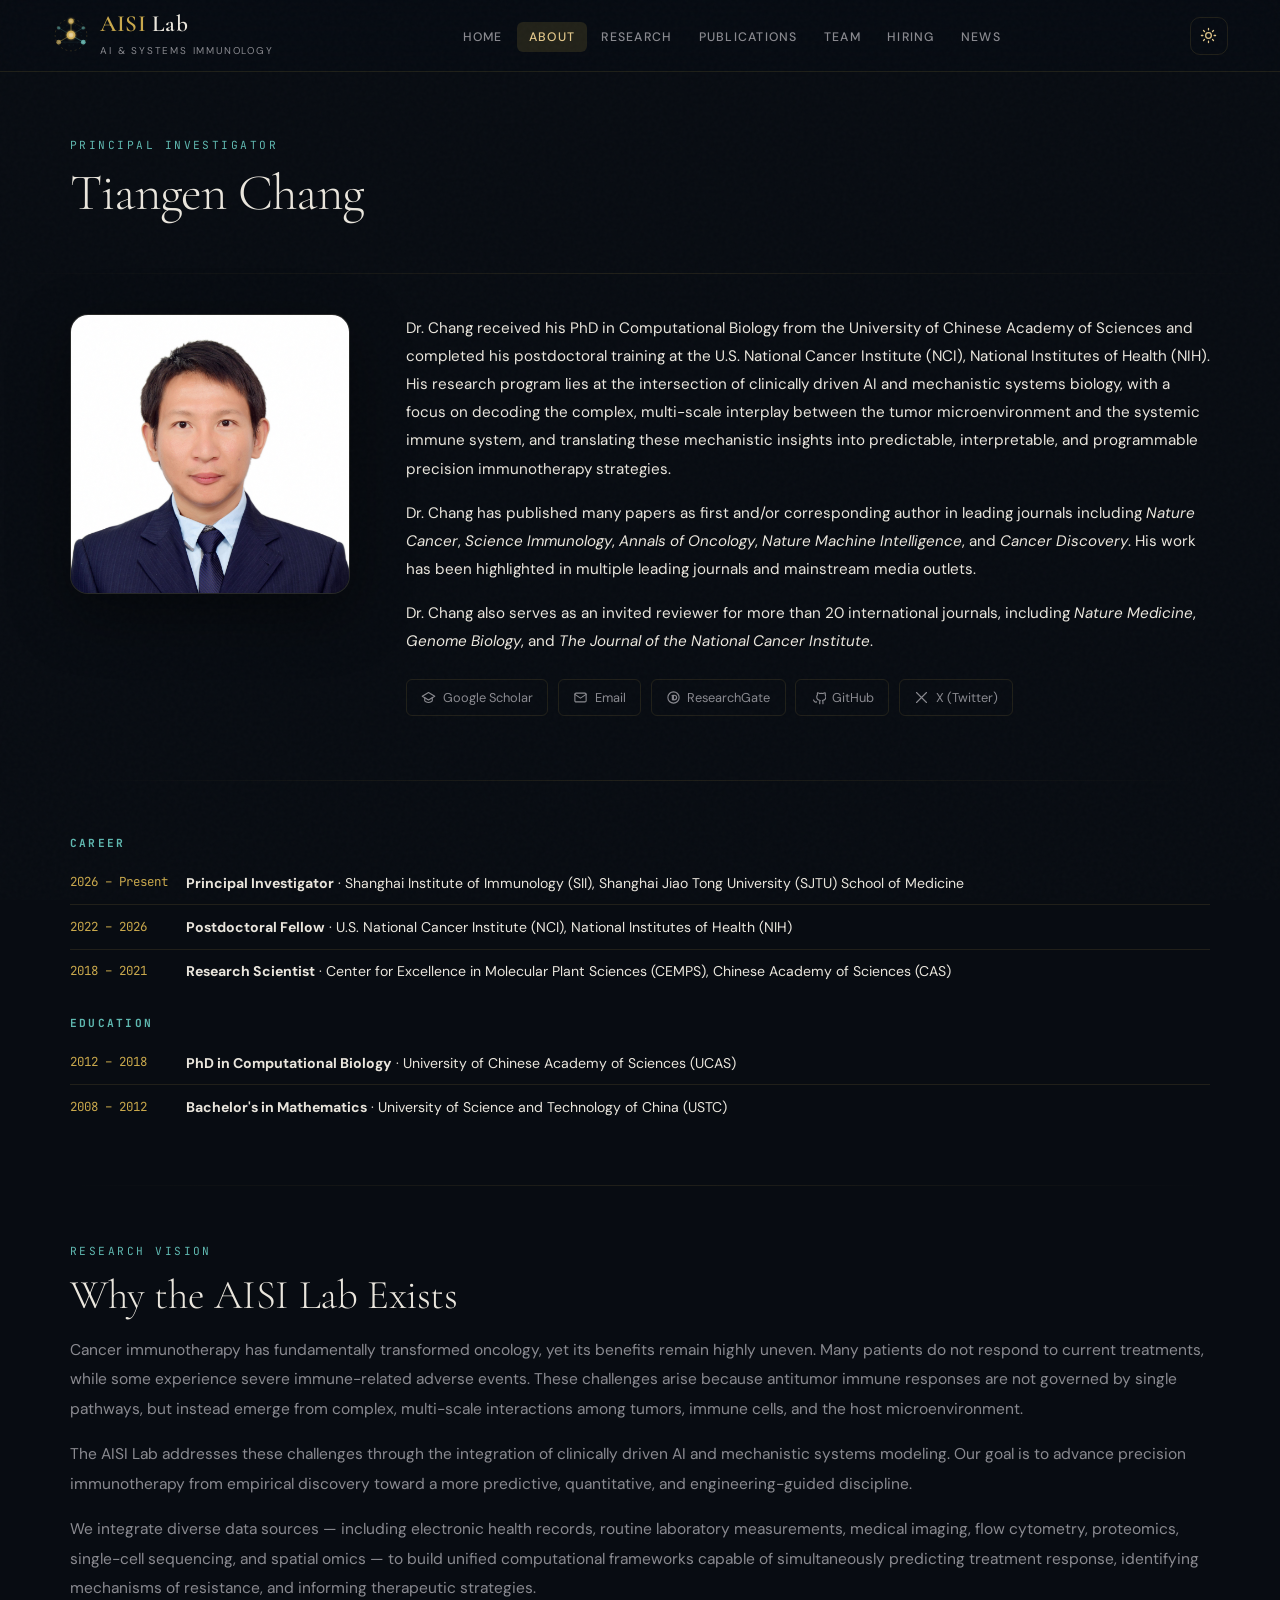
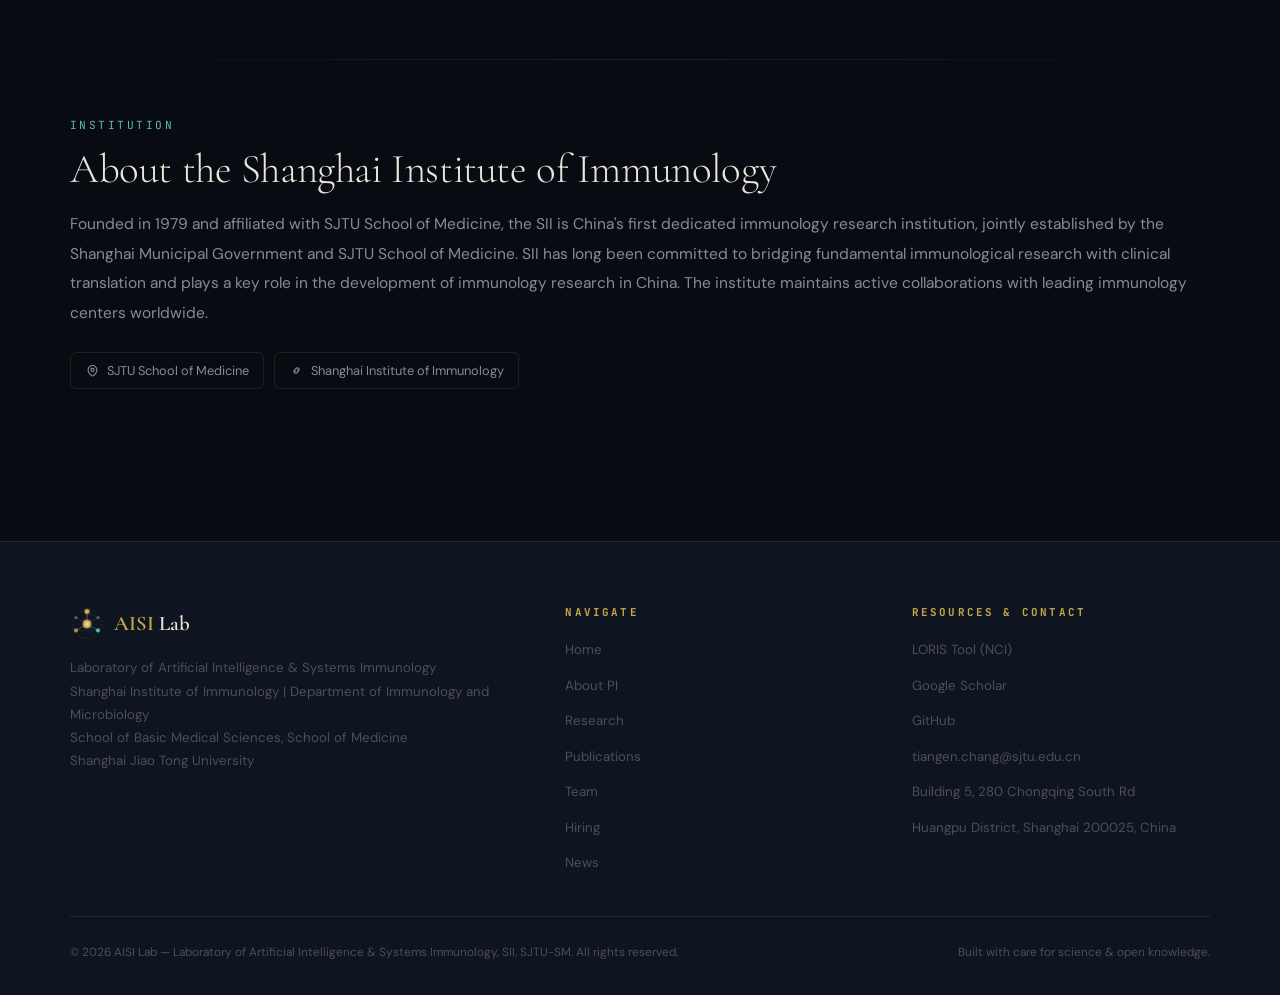
==== commit a3ec34ad: "20261001" ====
--- a/about.html
+++ b/about.html
@@ -15,8 +15,7 @@
 <section class="page-hero">
   <div class="section-inner">
     <span class="section-label reveal">Principal Investigator</span>
-    <h1 class="page-title reveal">Dr. Tiangen Chang</h1>
-    <p class="page-subtitle reveal">Computational biologist &amp; immuno-oncologist. Building AI-powered, mechanistically grounded precision immunotherapy.</p>
+    <h1 class="page-title reveal">Tiangen Chang</h1>
   </div>
 </section>
 
@@ -32,9 +31,6 @@
       </div>
 
       <div class="about-text">
-        <h2>Tiangen Chang, PhD</h2>
-        <div class="pi-title">Principal Investigator · AISI Lab · SII · SJTU School of Medicine</div>
-
         <p>
           Dr. Chang received his PhD in Computational Biology from the University of Chinese Academy of Sciences and completed his postdoctoral training at the U.S. National Cancer Institute (NCI), National Institutes of Health (NIH). His research program lies at the intersection of clinically driven AI and mechanistic systems biology, with a focus on decoding the complex, multi-scale interplay between the tumor microenvironment and the systemic immune system, and translating these mechanistic insights into predictable, interpretable, and programmable precision immunotherapy strategies.
         </p>
@@ -88,7 +84,7 @@
             <div class="t-body"><strong>Postdoctoral Fellow</strong> · U.S. National Cancer Institute (NCI), National Institutes of Health (NIH)</div>
           </div>
           <div class="timeline-item">
-            <span class="t-year">2018 – 2022</span>
+            <span class="t-year">2018 – 2021</span>
             <div class="t-body"><strong>Research Scientist</strong> · Center for Excellence in Molecular Plant Sciences (CEMPS), Chinese Academy of Sciences (CAS)</div>
           </div>
         </div>
@@ -133,12 +129,7 @@
       <div style="max-width:none;">
         <p style="font-size:.97rem; color:var(--color-text-muted); line-height:1.9; margin-bottom:1rem;">
           Founded in 1979 and affiliated with SJTU School of Medicine, the SII is China's first dedicated immunology research institution, jointly established by the Shanghai Municipal Government and SJTU School of Medicine. SII has long been committed to bridging fundamental immunological research with clinical translation and plays a key role in the development of immunology research in China.
-        </p>
-        <p style="font-size:.97rem; color:var(--color-text-muted); line-height:1.9; margin-bottom:1rem;">
-          SII currently comprises 24 principal investigators. Faculty research has been published in leading journals including <em>Cell</em>, <em>Science</em>, <em>Nature Immunology</em>, <em>Immunity</em>, <em>Science Immunology</em>, <em>Cancer Cell</em>, and <em>Nature Cancer</em>.
-        </p>
-        <p style="font-size:.97rem; color:var(--color-text-muted); line-height:1.9;">
-          The institute maintains active collaborations with leading immunology centers worldwide across the United States, Europe, Australia, Singapore, Hong Kong, and Taiwan.
+          The institute maintains active collaborations with leading immunology centers worldwide.
         </p>
       </div>
 
